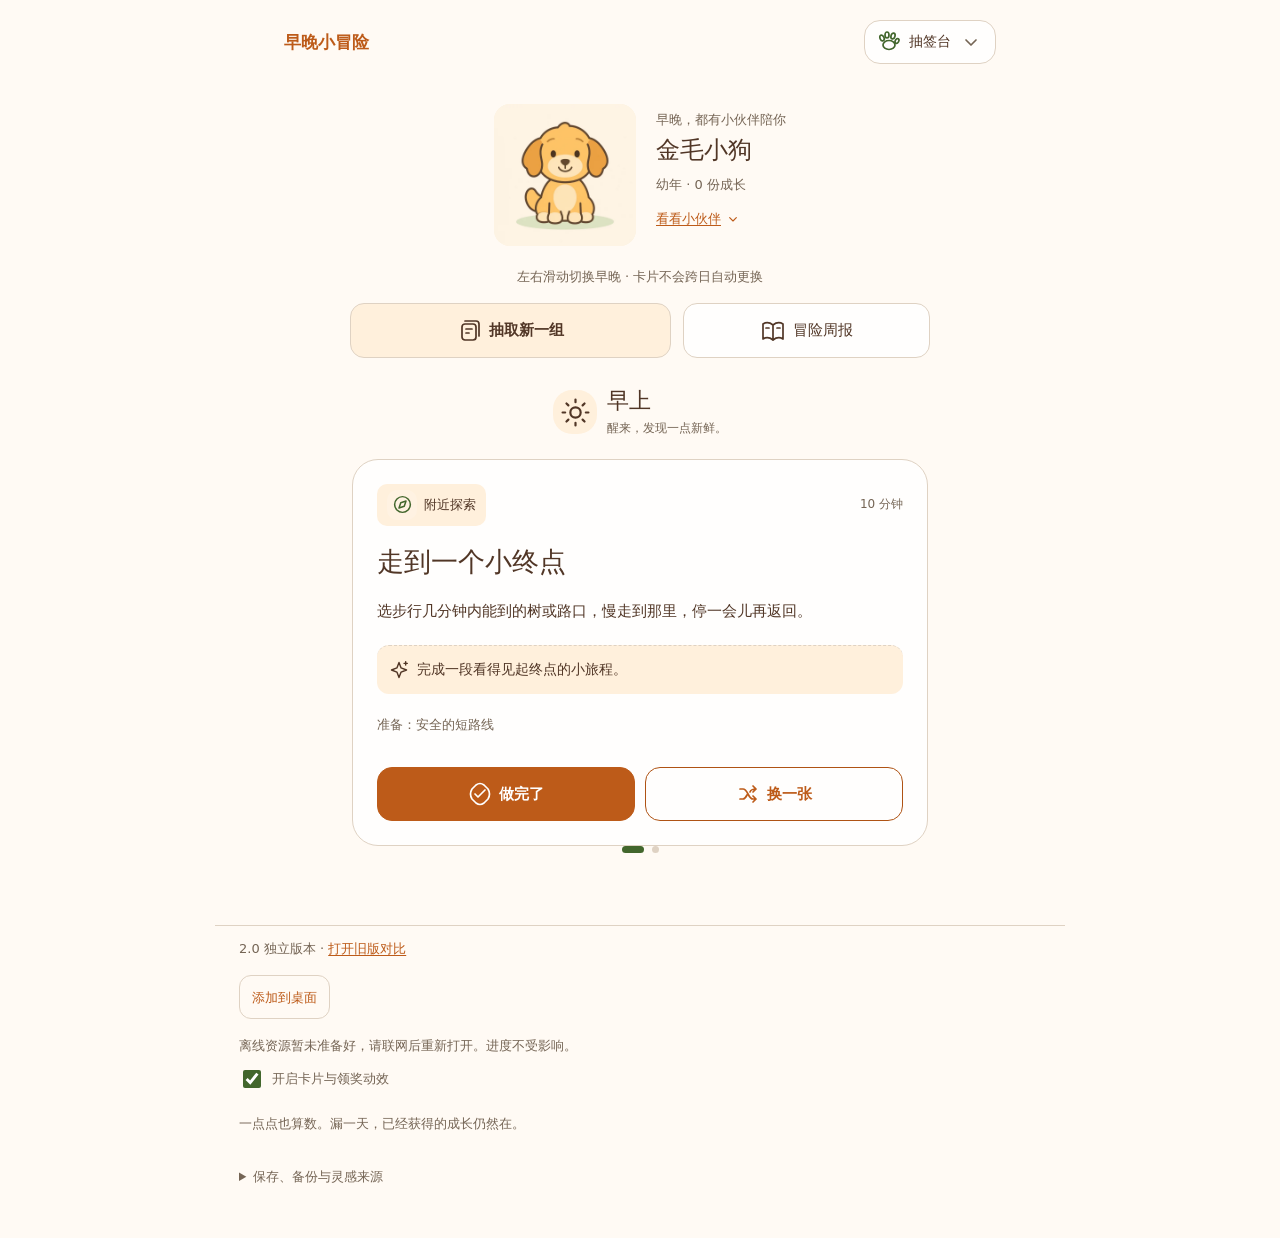
==== v2/index.html @ 4d63e1b7 "Add independent 2.0 app at v2 with weekly journal and isolated local data" ====
<!doctype html><html lang="zh-CN"><head><meta charset="utf-8"><meta name="viewport" content="width=device-width,initial-scale=1,viewport-fit=cover"><meta name="theme-color" content="#f8f6eb"><meta name="apple-mobile-web-app-capable" content="yes"><meta name="apple-mobile-web-app-status-bar-style" content="default"><meta name="apple-mobile-web-app-title" content="早晚小冒险"><link rel="manifest" href="manifest.webmanifest"><link rel="apple-touch-icon" href="icons/apple-touch-icon.png"><link rel="icon" href="icons/app-icon.svg" type="image/svg+xml"><title>2.0 · 早晚小冒险｜抽一份属于自己的小快乐</title><meta name="description" content="晚间五分钟，早晨十分钟。分类抽取72个轻松活动，完成后陪金毛、德文猫和小兔子一起成长。"><link rel="stylesheet" href="style.css?v=8"><link rel="stylesheet" href="ui.css?v=8"><link rel="stylesheet" href="edition.css"></head><body><a class="skip" href="#main">跳到活动</a><header class="topbar"><a href="#draw" class="brand" aria-label="早晚小冒险首页"><svg viewBox="0 0 40 40" width="36" height="36" aria-hidden="true"><path class="logo-shape" d="M6 25a14 14 0 0 1 28 0v6H6Z"/><path d="M13 16V8m14 8V8M2 21h4m28 0h4M15 25h.1m10-.1h.1m-7 4q2 2 4 0" class="logo-lines"/></svg><span>早晚小冒险</span></a><details class="app-menu"><summary aria-label="展开导航菜单" aria-expanded="false" aria-controls="pocket-nav"><span data-icon="paw"></span><span class="menu-title">抽签台</span><span data-icon="chevron"></span></summary><nav id="pocket-nav" aria-label="主导航"><a href="#draw" data-page="draw"><span data-icon="cards"></span>抽签台</a><a href="#library" data-page="library"><span data-icon="book"></span>活动图鉴</a><a href="#rewards" data-page="rewards"><span data-icon="home"></span>奖励小屋</a><a href="#week" data-page="week"><span data-icon="calendar"></span>冒险周报</a></nav></details><span class="saved" id="saved">本机保存</span></header><main id="main" class="container"><p id="message" class="global-message" role="status" aria-live="polite"></p><section id="storage-recovery" class="storage-recovery" hidden role="alert"><p>原记录暂时无法读取，已原样保留。先保存原始文件，再恢复有效备份；也可以备份后重新开始。</p><div><button type="button" data-action="backup-original">下载原始记录</button><button type="button" data-action="reset-damaged">备份后重新开始</button></div></section><section id="storage-warning" class="storage-recovery" hidden role="alert"><p>浏览器未能保存。本页进度还在，离开或刷新前请先下载备份。</p><button type="button" data-action="export">下载本页进度备份</button></section><section id="view"></section></main><footer class="container"><p class="edition-note">2.0 独立版本 · <a href="../">打开旧版对比</a></p><a class="install-link" href="install.html">添加到桌面</a><div class="pwa-info"><p id="pwa-status" role="status" aria-live="polite"></p><button type="button" id="pwa-update" hidden>更新并重新打开</button></div><label class="motion-control"><input type="checkbox" id="motion-toggle" checked> 开启卡片与领奖动效</label><p>一点点也算数。漏一天，已经获得的成长仍然在。</p><details><summary>保存、备份与灵感来源</summary><div class="footer-content"><p>记录和照片只保存在当前浏览器，不上传云端；早晚每天各奖励一次（北京时间）。清理浏览器数据前请下载备份。活动不是医疗建议；步行以身体恢复允许的范围为准。</p><div class="backup-actions"><button type="button" data-action="export">下载进度备份</button><label class="file-label">恢复备份<input id="import" type="file" accept=".json,application/json"></label><button type="button" data-action="export-log">导出活动记录</button></div><p>奖励灵感：<a href="https://apps.apple.com/us/app/finch-self-care-pet/id1528595748" target="_blank" rel="noreferrer">Finch 的宠物陪伴成长</a>、<a href="https://www.forestapp.cc/" target="_blank" rel="noreferrer">Forest 的种植积累</a>。本网站为独立创作，不代表这些产品；没有采用未经核实的热门排名。</p></div></details></footer><noscript><p class="container">请启用 JavaScript 以抽取活动与保存奖励。活动包括纸笔涂鸦、轻松步行、陪伴小狗等，不需要注册账号。</p></noscript><script src="activities.js"></script><script src="pets.js?v=8"></script><script src="platform.js"></script><script src="domain.js"></script><script src="journal.js"></script><script src="memories.js"></script><script src="app.js?v=9"></script><script src="pwa.js"></script></body></html>
---- v2/style.css ----
/* Hallmark · shape: app screen · genre: playful · theme: Hum (deal 1/3, seed prompt-99fc·26ddc439·2026-11-08·r0)
 * nav: three plain app destinations · signature: day/night activity tickets beside a growing cartoon dog · states: empty, drawn, started, completed, storage error
 * axes: light/rounded-sans/chromatic-yellow · posture: full-palette · v2.0.0 */
/* Baseline Hallmark review preserved. Approved Impeccable refinement: A+B+C, local receipts, reversible completion and mobile time-slot focus. */
/* Hallmark · pre-emit critique: P4 H4 E4 S5 R4 V4 · weakest: E, made completion idempotent and kept offline activities independent of the timer. */
/* Hallmark · dismissed F4 · base buttons use paper and selected reward buttons show state; the yellow draw control is the sole primary action. */
/* Hallmark · waive 80 · user requests cartoon pets and collectible puzzle rewards · the illustrated dog is a functioning growth reward in the product. */
@import url('./tokens.css');
@import url('./base.css');
:root{--font-display:ui-rounded,'PingFang SC','Microsoft YaHei',system-ui,sans-serif;--font-body:var(--font-display);--tracking-display:0;--container:1240px;--gutter:40px;--color-paper:#f8f6eb;--color-ink:#26322d;--color-ink-2:#3c4841;--color-muted:#61695f;--color-rule:#dddcd0;--color-accent:#f3ce4e;--color-accent-deep:#d4ae2c;--color-focus:#28689c;--color-mint:#d5e8cf;--color-mint-deep:#3e6748;--color-card:#fffdf6;--color-paper-2:#efede2;--morning:#fff1bd;--evening:#e4e9f4;--evening-ink:#3d4e75;--dog-fur:#e8ad6c;--dog-light:#ffe2b4;--dog-ear:#ba754c;--rose:#efb1a0;--sky:#dceaf2;--leaf:#7da77e;--flower:#e7a29b;--shadow-soft:0 8px 24px -16px #26322d30;--clear:transparent;--growth-shadow:0 3px 8px #26322d12;--space-panel:32px;--space-control:20px}
html,body{overflow-x:clip}body{font-size:16px;line-height:1.65}button,a,input,select,textarea{touch-action:manipulation}button,select,input,textarea{color:var(--color-ink)}button{display:inline-flex;align-items:center;justify-content:center;gap:var(--space-xs);border:1px solid var(--color-rule);border-radius:12px;background:var(--color-card);min-height:44px;padding:var(--space-xs) var(--space-md);cursor:pointer;transition:transform var(--dur-micro) var(--ease-snap),background-color var(--dur-micro) var(--ease-snap)}button:hover{background:var(--color-paper-2)}button:active{transform:translateY(1px)}button:disabled{background:var(--color-paper-2);border-color:var(--color-rule);color:var(--color-muted);cursor:not-allowed;transform:none}button.primary{background:var(--color-accent);border-color:var(--color-accent-deep);font-weight:600}button.primary:hover{background:var(--morning)}button.quiet{background:var(--clear);border-color:var(--clear)}button.quiet:hover{background:var(--color-paper-2)}button.small{font-size:14px;min-height:44px;padding:var(--space-xs) var(--space-sm)}button svg,.heading-icon,.heading-icon svg,.done-label svg{width:24px;height:24px;flex-shrink:0}button svg,.heading-icon,.logo-lines{fill:none;stroke:currentColor;stroke-width:1.8;stroke-linecap:round;stroke-linejoin:round}button:focus-visible,a:focus-visible,select:focus-visible,input:focus-visible,textarea:focus-visible,summary:focus-visible,.file-label:focus-within{outline:3px solid var(--color-focus);outline-offset:3px}.logo-shape{fill:var(--color-accent);stroke:var(--color-ink);stroke-width:1.8}.topbar{max-width:var(--container);padding:var(--space-lg) var(--gutter);margin:auto;display:flex;align-items:center;gap:var(--space-xl)}.brand{display:flex;gap:var(--space-xs);align-items:center;font-size:19px;font-weight:700;text-decoration:none;white-space:nowrap}.topbar nav{display:flex;gap:var(--space-xs);margin-left:auto}.topbar nav a{font-size:14px;padding:var(--space-xs) var(--space-md);min-height:44px;text-decoration:none;display:flex;align-items:center;border-radius:999px}.topbar nav a[aria-current=page]{background:var(--color-ink);color:var(--color-card)}.saved{color:var(--color-muted);font-size:12px;white-space:nowrap}.skip{position:absolute;top:-80px;left:var(--space-md);padding:var(--space-sm);background:var(--color-ink);color:var(--color-card);z-index:100}.skip:focus-visible{top:var(--space-md)}main{padding-top:var(--space-xl);padding-bottom:var(--space-lg)}h1{font-size:36px;line-height:1.35;max-width:none}h2{font-size:22px;line-height:1.45;max-width:none}h3{font-size:18px;line-height:1.5;max-width:none}.intro{margin-bottom:var(--space-panel)}.intro p{margin-top:var(--space-xs);color:var(--color-muted)}.intro-row{display:flex;justify-content:space-between;align-items:flex-end;gap:var(--space-lg)}.date{font-size:14px;color:var(--color-muted);margin-bottom:var(--space-xs);display:block}.workbench{display:grid;grid-template-columns:minmax(0,1fr) 304px;gap:var(--space-lg);align-items:start}.tickets{display:grid;grid-template-columns:repeat(2,minmax(0,1fr));gap:var(--space-lg)}.ticket{border:1px solid var(--color-rule);border-radius:24px;background:var(--color-card);min-width:0;position:relative;display:flex;flex-direction:column}.ticket-top{padding:var(--space-lg);border-radius:23px 23px 0 0;display:flex;justify-content:space-between;align-items:center;gap:var(--space-xs)}.ticket.evening .ticket-top{background:var(--evening);color:var(--evening-ink)}.ticket.morning .ticket-top{background:var(--morning)}.time-title{display:flex;align-items:center;gap:var(--space-xs)}.ticket-top span{font-size:14px;white-space:nowrap}.ticket-body{padding:var(--space-lg);display:flex;flex-direction:column;flex:1}.selector-label{font-size:13px;color:var(--color-muted);display:block;margin-bottom:var(--space-2xs)}select{height:44px;width:100%;min-width:0;background:var(--color-card);border:1px solid var(--color-muted);border-radius:10px;padding:var(--space-xs) var(--space-sm);font-size:15px;cursor:pointer}.drawn{padding-top:var(--space-lg);flex:1}.category{display:inline-block;font-size:12px;color:var(--color-muted);margin-top:var(--space-sm)}.drawn h3{font-size:24px;line-height:1.4;margin-bottom:var(--space-sm)}.steps{font-size:15px;line-height:1.8;min-height:108px}.feedback{font-size:14px;padding-top:var(--space-md);margin-top:var(--space-md);border-top:1px dashed var(--color-rule);color:var(--color-mint-deep)}.materials{font-size:12px;color:var(--color-muted);margin-top:var(--space-sm)}.ticket-actions{margin-top:var(--space-lg);display:flex;gap:var(--space-xs);flex-wrap:wrap}.ticket-actions button{flex:1;white-space:nowrap}.redraw{align-self:flex-end;margin-top:var(--space-xs)}.done-label{color:var(--color-mint-deep);font-size:14px;display:flex;align-items:center;gap:var(--space-xs);margin-top:var(--space-lg)}.complete{background:var(--color-mint);border-color:var(--leaf)}.started{margin-top:var(--space-md);font-size:13px;color:var(--evening-ink)}.companion{border-radius:24px;padding:var(--space-lg);background:var(--color-mint);min-width:0;text-align:center}.companion h2{font-size:20px}.companion>p{font-size:13px;margin-top:var(--space-xs);color:var(--color-mint-deep)}.reward-art{width:100%;max-width:320px;height:212px;margin:var(--space-xs) auto}.reward-art svg{width:100%;height:100%;overflow:visible}.reward-art.big{height:300px;max-width:440px}.reward-caption{font-size:15px;font-weight:600;margin-top:var(--space-xs)}.reward-next{font-size:13px;color:var(--color-mint-deep);min-height:44px}.meter{display:block;width:100%;height:8px;accent-color:var(--color-mint-deep);border:0;border-radius:999px;background:var(--color-card);margin:var(--space-sm) 0}.meter::-webkit-progress-bar{background:var(--color-card);border-radius:999px}.meter::-webkit-progress-value{background:var(--color-mint-deep);border-radius:999px}.meter::-moz-progress-bar{background:var(--color-mint-deep)}.reward-switch{margin-top:var(--space-md);padding-top:var(--space-md);border-top:1px solid var(--leaf);display:flex;justify-content:center;gap:var(--space-2xs)}.reward-switch button{font-size:13px;padding:var(--space-xs);background:var(--clear);border-color:var(--clear)}.reward-switch button[aria-pressed=true]{background:var(--color-card);border-color:var(--leaf)}.bench-footer{margin-top:var(--space-lg);display:flex;align-items:center;justify-content:space-between;gap:var(--space-md)}.bench-footer p{font-size:13px;color:var(--color-muted)}.empty-ticket{padding:var(--space-xl) 0;color:var(--color-muted);min-height:280px}.ai-prompt{margin-top:var(--space-sm)}.ai-prompt textarea{width:100%;min-height:120px;resize:vertical;border:1px solid var(--color-muted);border-radius:8px;background:var(--color-card);padding:var(--space-sm);font-size:14px}.ai-prompt summary{font-size:14px}.ai-note{font-size:12px;color:var(--color-muted);margin-top:var(--space-xs)}.library-controls{display:flex;gap:var(--space-md);flex-wrap:wrap;margin:var(--space-lg) 0}.library-controls label{min-width:160px;flex:1;max-width:260px}.library-list{border-top:1px solid var(--color-rule)}.activity-row{display:grid;grid-template-columns:140px minmax(0,1fr) 120px;gap:var(--space-lg);align-items:start;padding:var(--space-lg) 0;border-bottom:1px solid var(--color-rule)}.activity-row .meta{font-size:13px;color:var(--color-muted)}.activity-row p{font-size:14px;margin-top:var(--space-xs)}.activity-row details{margin-top:var(--space-xs)}.activity-row summary{font-size:14px;color:var(--color-muted)}.library-status{font-size:14px;color:var(--color-muted);margin-bottom:var(--space-md)}.rewards-layout{display:grid;grid-template-columns:minmax(0,1fr) minmax(0,1fr);gap:var(--space-xl);align-items:start}.rewards-layout>.companion{padding:var(--space-panel)}.reward-info h2{margin-top:var(--space-lg);margin-bottom:var(--space-md)}.reward-info h2:first-child{margin-top:0}.reward-info p{font-size:15px}.milestones{padding:0;list-style:none}.milestones li{display:flex;justify-content:space-between;gap:var(--space-md);padding:var(--space-sm) 0;border-bottom:1px solid var(--color-rule);font-size:14px}.history{margin-top:var(--space-xl)}.history-row{display:flex;justify-content:space-between;gap:var(--space-lg);padding:var(--space-sm) 0;border-bottom:1px solid var(--color-rule);font-size:14px}.history-row time{white-space:nowrap;color:var(--color-muted)}.pet-name{display:flex;gap:var(--space-xs);margin-top:var(--space-md)}.pet-name input{width:100%;min-width:0;height:44px;border:1px solid var(--color-muted);border-radius:10px;padding:var(--space-xs) var(--space-sm);background:var(--color-card)}.name-label{font-size:13px;margin-top:var(--space-md);display:block}.finish-note{padding:var(--space-md) 0;border-top:1px solid var(--color-rule);margin-top:var(--space-lg);font-size:14px}#message{font-size:14px;color:var(--color-mint-deep);min-height:24px;margin-top:var(--space-lg)}#message.error{color:var(--color-error)}footer{font-size:13px;color:var(--color-muted);padding-bottom:var(--space-xl);margin-top:var(--space-lg)}footer>p{margin-bottom:var(--space-md)}summary{cursor:pointer;min-height:44px;display:list-item;align-content:center}.footer-content{padding:var(--space-md) 0}.footer-content p{max-width:72ch;margin-bottom:var(--space-md)}.backup-actions{display:flex;flex-wrap:wrap;gap:var(--space-sm);margin-bottom:var(--space-lg)}.backup-actions button,.file-label{font-size:13px}.file-label{display:inline-flex;align-items:center;border:1px solid var(--color-rule);border-radius:12px;padding:var(--space-xs) var(--space-md);min-height:44px;cursor:pointer;background:var(--color-card);position:relative}.file-label input{position:absolute;opacity:0;width:1px;height:1px}a:hover{color:var(--color-focus)}.topbar nav a[aria-current=page]:hover{color:var(--color-card)}.celebrate .reward-art{animation:reward-pop 360ms var(--ease-snap)}@keyframes reward-pop{0%{transform:translateY(6px);opacity:.7}100%{transform:translateY(0);opacity:1}}
@media(max-width:1050px){:root{--gutter:24px}.workbench{grid-template-columns:minmax(0,1fr) 260px;gap:var(--space-md)}.tickets{gap:var(--space-md)}.ticket-top,.ticket-body{padding:var(--space-md)}.topbar{gap:var(--space-md)}.saved{display:none}.steps{min-height:135px}.ticket-actions{flex-direction:column}.ticket-actions button{flex:auto}.drawn h3{font-size:22px}}
@media(max-width:800px){.topbar{flex-wrap:wrap;padding-top:var(--space-md);padding-bottom:var(--space-md);gap:var(--space-xs)}.topbar nav{margin-left:0;width:100%;justify-content:space-between}.topbar nav a{padding:var(--space-xs) var(--space-md)}.brand{font-size:18px}main{padding-top:var(--space-lg)}h1{font-size:28px}.intro-row{align-items:start;flex-direction:column}.intro p{font-size:14px}.workbench{grid-template-columns:minmax(0,1fr)}.companion{margin-top:var(--space-xs)}.companion .reward-art{height:200px}.tickets{gap:var(--space-md)}.steps{min-height:108px}.rewards-layout{grid-template-columns:minmax(0,1fr)}.activity-row{grid-template-columns:100px minmax(0,1fr);gap:var(--space-md)}.activity-row>button{grid-column:2;justify-self:start}.bench-footer{align-items:start;flex-direction:column}.intro{margin-bottom:var(--space-lg)}}
@media(max-width:540px){:root{--gutter:16px}.tickets{grid-template-columns:minmax(0,1fr)}.ticket-top,.ticket-body{padding:var(--space-lg)}.steps{min-height:0}.ticket-actions{flex-direction:row}.ticket-actions button{flex:1}.drawn h3{font-size:24px}.reward-switch button{padding:var(--space-xs) var(--space-sm)}.activity-row{grid-template-columns:minmax(0,1fr)}.activity-row>button{grid-column:1}.activity-row .meta{display:flex;gap:var(--space-md)}.history-row{flex-direction:column;gap:var(--space-2xs)}.rewards-layout{gap:var(--space-lg)}}
@media(prefers-reduced-motion:reduce){*{animation:none!important;transition:none!important;scroll-behavior:auto!important}}

.pet-name button{flex-shrink:0;white-space:nowrap}.reward-switch button{white-space:nowrap}.footer-content a{display:inline-block}
/* Approved refinement: mobile focus, local rewards, reversible completion, short meaningful motion. */
:root{--reward-shadow:0 6px 18px -12px #26322d40;--receipt-gap:20px}
.mobile-controls,.other-preview{display:none}.ticket{perspective:1000px}.drawn{transform-origin:center center}.start-button{background:var(--color-accent);border-color:var(--color-accent-deep);font-weight:600}.start-button:hover{background:var(--morning)}.quick-complete{align-self:flex-start;margin-top:var(--space-xs);font-size:12px;text-decoration:underline;text-underline-offset:3px}.redraw{margin-top:0}.ticket-actions{margin-top:var(--space-md)}.done-label{font-size:13px}.completed-details{font-size:14px;margin-top:var(--space-md)}.completed-details p{margin-top:var(--space-xs)}.is-done .drawn{padding-top:0}.is-done .ticket-body{min-height:320px}.is-done .category{margin-top:var(--space-md)}.receipt{display:grid;grid-template-columns:96px minmax(0,1fr);gap:var(--space-sm);align-items:center;padding:var(--space-md) 0;border-top:1px dashed var(--leaf);border-bottom:1px dashed var(--leaf);margin-top:var(--space-md)}.receipt-art{width:96px;height:84px}.receipt-art svg{width:100%;height:100%;overflow:visible}.receipt-copy strong{display:block;font-size:16px;color:var(--color-mint-deep)}.receipt-copy p{font-size:13px;margin-top:var(--space-2xs);color:var(--color-ink-2)}.receipt-actions{grid-column:1/-1;display:flex;flex-wrap:wrap;gap:var(--space-xs)}.receipt-actions button{font-size:13px}.receipt:focus-visible{outline:2px solid var(--color-focus);outline-offset:4px}.device-note{font-size:12px;color:var(--color-muted);margin-top:var(--space-lg)}.field-help{font-size:13px;min-height:24px;margin-top:var(--space-xs);color:var(--color-muted)}.field-help.error{color:var(--color-error)}input[aria-invalid=true]{border-color:var(--color-error)}.motion-control{display:flex;align-items:center;gap:var(--space-xs);min-height:44px;width:fit-content;font-size:13px;margin-bottom:var(--space-sm);cursor:pointer}.motion-control input{accent-color:var(--color-mint-deep);width:18px;height:18px}.motion-control:has(input:focus-visible){outline:2px solid var(--color-focus);outline-offset:2px}.collection{margin-top:var(--space-md)}.collection figure{margin:var(--space-lg) 0}.collection figcaption{text-align:center;font-size:14px}.global-message:not(.error){position:absolute;width:1px;height:1px;margin:0!important;padding:0;clip-path:inset(50%);white-space:nowrap;overflow:clip;min-height:0!important}.global-message.error{margin-bottom:var(--space-lg)}.ticket button:not(:disabled):active{transform:translateY(2px)}.skip:hover{color:var(--color-card)}.topbar nav a:hover{background:var(--color-paper-2);color:var(--color-ink)}.topbar nav a[aria-current=page]:hover{background:var(--color-ink);color:var(--color-card)}
.celebrate .reward-art{animation:none}.new-puzzle-cover{opacity:0}.new-plant{transform-box:fill-box;transform-origin:center bottom}
html[data-motion=on] .fresh-reward[data-reward-mode=pet] .receipt-art>svg,html[data-motion=on] .celebrate[data-reward-mode=pet] .reward-art>svg{animation:dog-thanks 560ms var(--ease-snap) both}
html[data-motion=on] .fresh-reward .new-puzzle-cover,html[data-motion=on] .celebrate .new-puzzle-cover{animation:tile-uncover 540ms var(--ease-snap) both}
html[data-motion=on] .fresh-reward[data-reward-mode=garden] .new-plant,html[data-motion=on] .celebrate[data-reward-mode=garden] .new-plant{animation:plant-open 540ms var(--ease-snap) both}
html[data-motion=on] .fresh-reward .receipt-copy strong{animation:credit-arrive 300ms var(--ease-snap) both}
@keyframes dog-thanks{0%{transform:rotate(0deg)}30%{transform:rotate(-5deg) translateY(-3px)}65%{transform:rotate(3deg)}100%{transform:rotate(0deg)}}
@keyframes tile-uncover{0%{opacity:1;transform:translateY(0)}100%{opacity:0;transform:translateY(-12px)}}
@keyframes plant-open{0%{transform:scaleY(.25);opacity:.4}100%{transform:scaleY(1);opacity:1}}
@keyframes credit-arrive{0%{transform:translateY(5px);opacity:.4}100%{transform:translateY(0);opacity:1}}
html[data-motion=off] *,html[data-motion=off] *::before,html[data-motion=off] *::after{animation:none!important;transition:none!important}
@media(max-width:800px){.intro{margin-bottom:var(--space-lg)}.intro-row{gap:var(--space-md)}.mobile-controls{display:flex;flex-wrap:wrap;justify-content:space-between;align-items:center;gap:var(--space-xs);margin-bottom:var(--space-md)}.period-switch{display:flex;gap:var(--space-2xs)}.period-switch button{font-size:14px;padding:var(--space-xs) var(--space-sm);border-radius:999px;background:var(--clear);border-color:var(--color-rule)}.period-switch button[aria-pressed=true]{background:var(--color-ink);color:var(--color-card);border-color:var(--color-ink)}.growth-shortcut{font-size:12px!important;min-height:44px}.ticket[data-mobile-visible=false]{display:none}.tickets{grid-template-columns:minmax(0,1fr)}.workbench>.companion{display:none}.other-preview{display:flex;justify-content:space-between;align-items:center;flex-wrap:wrap;gap:var(--space-xs);width:100%;background:var(--clear);border:0;border-bottom:1px solid var(--color-rule);border-radius:0;padding:var(--space-md) 0;margin-top:var(--space-xs);text-align:left}.other-preview>span{font-size:12px;color:var(--color-muted)}.other-preview strong{font-size:14px;font-weight:500}.ticket-top,.ticket-body{padding:var(--space-lg)}.ticket .drawn{padding-top:var(--space-md)}.is-done .drawn{padding-top:0}.drawn h3{font-size:23px}.steps{min-height:0}.ticket .category{margin-top:var(--space-xs)}.feedback{padding-top:var(--space-sm);margin-top:var(--space-sm)}.ticket-actions{margin-top:var(--space-md)}.ticket-actions button{width:100%;flex:initial}.redraw{align-self:flex-end}.is-done .ticket-body{min-height:0}.bench-footer{gap:var(--space-xs);margin-top:var(--space-md)}.device-note{margin-top:var(--space-md)}footer{margin-top:var(--space-md)}.receipt{grid-template-columns:80px minmax(0,1fr)}.receipt-art{width:80px;height:76px}.receipt-copy strong{font-size:15px}}
@media(max-width:360px){.mobile-controls{display:block}.growth-shortcut{margin-top:var(--space-2xs)}.period-switch{justify-content:space-between}.period-switch button{flex:1}.ticket-top,.ticket-body{padding:var(--space-md)}.ticket-top h2{font-size:20px}}
@media(prefers-reduced-motion:reduce){html[data-motion=on] *,html[data-motion=on] *::before,html[data-motion=on] *::after{animation:none!important;transition:none!important}.new-puzzle-cover{opacity:0}}
/* Step-by-step deck: the user's hand carries a candidate out; liking carries its choice into the next time slot. */
:root{--card-shadow:0 12px 32px -18px #26322d40;--like-surface:#dcebd6;--pass-surface:#f4ddd6;--deck-one:#eae6d7;--deck-two:#f0ecdf;--deck-gap:20px}
.pick-intro{max-width:720px;margin:0 auto;padding:var(--space-panel) 0 var(--space-xl);text-align:center}.pick-intro .intro-art{width:210px;height:156px;margin:0 auto var(--space-lg)}.intro-art svg{width:100%;height:100%}.pick-intro h1{font-size:38px;text-align:center}.pick-intro>p{font-size:16px;margin:var(--space-md) auto;line-height:1.8;color:var(--color-muted)}.pick-entry{display:flex;flex-direction:column;gap:var(--space-md);max-width:360px;margin:var(--space-panel) auto var(--space-sm)}.pick-entry button{width:100%;min-height:60px;font-size:18px;border-radius:18px}.pick-entry .entry-main{justify-content:space-between;padding:var(--space-md) var(--space-lg)}.pick-entry .entry-random{border-color:var(--color-muted);background:var(--color-card)}.pick-intro .pick-footnote{font-size:13px;margin-top:var(--space-lg)}.pick-screen{max-width:580px;margin:0 auto;padding-bottom:var(--space-lg)}.pick-progress{display:flex;align-items:center;justify-content:space-between;gap:var(--space-sm);padding:0;margin:0 auto var(--space-lg);max-width:580px;list-style:none}.pick-progress li{display:flex;align-items:center;gap:var(--space-xs);color:var(--color-muted);font-size:13px;white-space:nowrap}.pick-progress li>span{display:flex;align-items:center;justify-content:center;width:28px;height:28px;border:1px solid var(--color-rule);border-radius:50%;font-size:12px}.pick-progress li.current{color:var(--color-ink);font-weight:600}.pick-progress li.current>span{background:var(--color-accent);border-color:var(--color-accent-deep)}.pick-progress li.passed>span{background:var(--color-mint);border-color:var(--leaf)}.pick-progress svg{width:16px;height:16px;fill:none;stroke:var(--color-mint-deep);stroke-width:2;stroke-linecap:round;stroke-linejoin:round}.pick-heading{max-width:520px;margin:auto}.pick-heading h1{font-size:30px;line-height:1.4}.pick-heading p{font-size:14px;color:var(--color-muted);margin-top:var(--space-xs)}.pick-tools{display:flex;justify-content:space-between;align-items:center;gap:var(--space-sm);margin:var(--space-md) auto;max-width:440px}.pick-tools label{width:190px;min-width:0}.pick-tools .small{padding-left:0;font-size:13px}.deck-stage{position:relative;max-width:440px;margin:var(--space-lg) auto var(--space-lg);isolation:isolate;perspective:1100px}.deck-back{position:absolute;inset:0;border:1px solid var(--color-rule);border-radius:26px;pointer-events:none;z-index:-1}.back-one{background:var(--deck-one);transform:rotate(-4deg) translateY(3px)}.back-two{background:var(--deck-two);transform:rotate(3deg) translateY(4px)}.swipe-card{position:relative;min-height:340px;background:var(--color-card);border:1px solid var(--color-rule);border-radius:24px;padding:var(--space-panel);box-shadow:var(--card-shadow);touch-action:pan-y;user-select:none;cursor:grab;transform-origin:50% 85%;outline-offset:5px}.swipe-card.dragging{cursor:grabbing;will-change:transform}.swipe-top{display:flex;justify-content:space-between;align-items:center;margin-bottom:var(--space-lg);color:var(--color-muted);font-size:14px}.swipe-top>.heading-icon{width:28px;height:28px}.swipe-card.evening .swipe-top{color:var(--evening-ink)}.swipe-card.morning .swipe-top{color:var(--color-ink)}.swipe-card h2{font-size:30px;line-height:1.35;max-width:none}.swipe-card .pick-category{font-size:13px;color:var(--color-muted);margin-top:var(--space-xs)}.swipe-payoff{margin-top:var(--space-lg);padding-top:var(--space-md);border-top:1px dashed var(--color-rule)}.swipe-payoff>span{font-size:12px;color:var(--color-muted)}.swipe-payoff>p{font-size:17px;line-height:1.65;color:var(--color-mint-deep);margin-top:var(--space-2xs)}.swipe-materials{font-size:13px;color:var(--color-muted);margin-top:var(--space-md)}.swipe-how{margin-top:var(--space-xs);font-size:14px;user-select:text}.swipe-how summary{font-size:13px;color:var(--color-muted);min-height:36px}.swipe-how p{line-height:1.8;padding-top:var(--space-xs)}.swipe-actions{display:grid;grid-template-columns:repeat(2,minmax(0,1fr));gap:var(--space-md);max-width:440px;margin:0 auto}.swipe-actions button{min-height:56px;border-radius:18px;font-size:16px}.pass-button{background:var(--color-card);border-color:var(--color-muted)}.like-button{background:var(--like-surface);border-color:var(--leaf);font-weight:600}.like-button:hover{background:var(--color-mint)}.pick-bottom{display:flex;justify-content:space-between;align-items:center;gap:var(--space-xs);max-width:440px;margin:var(--space-sm) auto 0}.pick-bottom>span{font-size:12px;color:var(--color-muted)}.pick-bottom button{padding-left:0;font-size:13px}.swipe-stamp{position:absolute;top:var(--space-lg);font-size:18px;font-weight:600;border:2px solid currentColor;border-radius:8px;padding:var(--space-2xs) var(--space-sm);opacity:0;pointer-events:none;z-index:2;background:var(--color-card)}.stamp-no{right:var(--space-lg);color:var(--color-error);transform:rotate(10deg)}.stamp-yes{left:var(--space-lg);color:var(--color-mint-deep);transform:rotate(-10deg)}.is-liked .stamp-yes,.is-passed .stamp-no{opacity:1}.previous-choice{font-size:13px;color:var(--color-muted);text-align:center;margin-top:var(--space-sm)}.result-progress{margin-bottom:var(--space-lg)}
@media(max-width:600px){main{padding-top:var(--space-md)}.pick-intro{padding-top:var(--space-lg)}.pick-intro .intro-art{width:180px;height:132px;margin-bottom:var(--space-md)}.pick-intro h1{font-size:28px}.pick-intro>p{font-size:14px}.pick-entry{margin-top:var(--space-lg)}.pick-entry button{font-size:17px;min-height:60px}.pick-progress{margin-bottom:var(--space-md);gap:var(--space-xs)}.pick-progress li{font-size:12px;gap:var(--space-2xs)}.pick-progress li>span{width:24px;height:24px}.pick-heading h1{font-size:25px}.pick-heading p{display:none}.pick-tools{margin:var(--space-sm) 0}.pick-tools label{width:160px}.pick-tools .small{font-size:12px;max-width:180px}.pick-tools select{font-size:14px}.deck-stage{margin:var(--space-md) var(--space-xs) var(--space-lg)}.swipe-card{padding:var(--space-lg);min-height:310px}.swipe-top{margin-bottom:var(--space-md)}.swipe-card h2{font-size:27px}.swipe-payoff{margin-top:var(--space-md);padding-top:var(--space-sm)}.swipe-payoff>p{font-size:16px}.swipe-materials{margin-top:var(--space-sm);font-size:12px}.swipe-actions{gap:var(--space-sm)}.swipe-actions button{min-height:54px;font-size:15px}.pick-bottom>span{font-size:11px}.pick-bottom button{font-size:12px}.swipe-stamp{top:var(--space-md);font-size:16px}.previous-choice{font-size:12px}.result-progress{margin-bottom:var(--space-md)}}
@media(max-width:360px){.pick-progress li{font-size:11px}.pick-heading h1{font-size:23px}.swipe-card{padding:var(--space-control);min-height:300px}.swipe-card h2{font-size:24px}.pick-bottom{flex-wrap:wrap;justify-content:center}.pick-bottom>span{display:none}.pick-intro h1{font-size:25px}}

/* A-stage resilience: keep controls clear of device cutouts and explain recovery. */
body{padding-left:env(safe-area-inset-left,0px);padding-right:env(safe-area-inset-right,0px);padding-bottom:env(safe-area-inset-bottom,0px)}
.storage-recovery{border:1px solid var(--color-rule);border-radius:16px;background:var(--color-paper-2);padding:var(--space-lg);margin-bottom:var(--space-lg)}
.storage-recovery[hidden]{display:none}.storage-recovery>div{display:flex;flex-wrap:wrap;gap:var(--space-sm);margin-top:var(--space-sm)}
.swipe-card.dragging{user-select:none;-webkit-user-select:none}summary{min-height:44px;align-content:center;cursor:pointer}h1,h2,h3{scroll-margin-top:24px;text-wrap:balance}
.saved{white-space:normal;max-width:12em}.storage-recovery button{white-space:normal}
button{min-width:0;overflow-wrap:anywhere}.ticket-actions button,.reward-switch button{white-space:normal}
.topbar nav,.reward-switch,.pick-progress{flex-wrap:wrap}.pick-progress li{white-space:normal;min-width:0}.pick-progress li>span{flex-shrink:0}
select{height:auto;min-height:44px}

/* B01–B03: home-screen UI preview; network access still required. */
.topbar{padding-top:max(var(--space-md),env(safe-area-inset-top,0px))}
.install-link{display:inline-flex;align-items:center;justify-content:center;min-height:44px;padding:8px 12px;border:1px solid var(--color-rule);border-radius:12px;font-size:13px;text-decoration:none;white-space:nowrap}
@media(max-width:800px){.topbar .brand{order:0}.topbar .install-link{order:1;margin-left:auto}.topbar nav{order:2}}
@media(display-mode:standalone){.install-link{display:none}}
.home-app .install-link{display:none}
.install-preview:hover{color:var(--color-ink);background:var(--morning)}
.install-page{max-width:520px;margin:0 auto;padding:24px 24px max(36px,env(safe-area-inset-bottom,0px));padding-top:max(24px,env(safe-area-inset-top,0px))}
.install-back{display:inline-flex;align-items:center;min-height:44px;font-size:14px;color:var(--color-muted)}
.install-icon{display:block;margin:24px 0;border-radius:25px;box-shadow:var(--shadow-card)}
.install-page h1{font-size:30px;line-height:1.4}.install-lead{margin-top:12px;color:var(--color-muted);font-size:17px}
.install-instructions{margin-top:32px}.install-instructions h2{font-size:19px}.install-instructions ol{padding-left:24px;margin-top:16px}.install-instructions li{padding-left:4px;margin:0 0 22px}.install-instructions p{font-size:14px;margin-top:4px;color:var(--color-muted)}
.android-instructions{margin-top:8px;padding:12px 0;border-top:1px solid var(--color-rule)}.android-instructions p{font-size:14px;margin:8px 0;color:var(--color-muted)}
#native-install[hidden]{display:none}.install-preview{display:flex;justify-content:center;align-items:center;min-height:52px;background:var(--color-accent);border:1px solid var(--color-accent-deep);border-radius:14px;text-decoration:none;margin-top:24px;font-weight:600}.install-note{font-size:12px;color:var(--color-muted);margin-top:20px}
---- v2/ui.css ----
/* Pocket navigation and two daily pages. Uses the existing paper, sun and mint palette. */
.cute-icon{width:24px;height:24px;flex-shrink:0;fill:none;stroke:currentColor;stroke-width:1.7;stroke-linecap:round;stroke-linejoin:round}
.topbar{max-width:850px;justify-content:space-between;gap:8px;flex-wrap:nowrap;padding-top:max(16px,env(safe-area-inset-top,0px));padding-bottom:12px}
.topbar .brand{font-size:17px;order:0}.topbar .saved{display:none}.app-menu{position:relative;order:1;margin:0 0 0 auto}
.app-menu summary{display:flex;align-items:center;gap:8px;min-height:46px;padding:8px 12px;border:1px solid var(--color-rule);border-radius:16px;background:var(--color-card);font-size:14px;list-style:none;cursor:pointer}
.app-menu summary::-webkit-details-marker{display:none}.app-menu summary::marker{content:''}.app-menu summary>[data-icon]{display:flex;color:var(--color-mint-deep)}.app-menu summary>[data-icon=chevron]{color:var(--color-muted)}
.topbar .app-menu nav{position:absolute;right:0;top:calc(100% + 8px);width:224px;margin:0;padding:8px;display:grid;gap:4px;z-index:400;background:var(--color-card);border:1px solid var(--color-rule);border-radius:20px;box-shadow:var(--shadow-card)}
.topbar .app-menu nav a{display:flex;justify-content:flex-start;gap:12px;min-height:52px;border-radius:12px;padding:10px 14px;font-size:15px}.app-menu nav [data-icon]{display:flex}
main.container{padding-top:12px}.global-message{font-size:13px;max-width:560px;margin:0 auto 12px}.global-message:empty{display:none}
.daily-picker{max-width:560px;margin:auto}.daily-picker>h1{font-size:27px;line-height:1.4;margin:8px 8px 4px}.pager-hint{font-size:12px;color:var(--color-muted);margin:0 8px 10px}
.day-pager{display:flex;width:100%;overflow-x:auto;scroll-snap-type:x mandatory;scrollbar-width:none;overscroll-behavior-x:contain;align-items:flex-start;outline-offset:-3px}.day-pager::-webkit-scrollbar{display:none}
.day-panel{flex:0 0 100%;min-width:0;box-sizing:border-box;scroll-snap-align:start;scroll-snap-stop:always;padding:8px 8px 22px}
.day-heading{display:flex;align-items:center;gap:12px;margin:0 0 18px;min-height:62px;user-select:none;cursor:grab}.period-art{display:grid;place-items:center;width:54px;height:54px;border-radius:19px;background:var(--morning);color:var(--color-ink)}.period-art svg{width:31px;height:31px}.evening .period-art{background:var(--evening);color:var(--evening-ink)}.day-heading h2{font-size:24px;line-height:1.4}.day-heading p{font-size:13px;color:var(--color-muted);margin-top:2px}
.day-panel .ticket{display:flex;width:100%;min-height:430px;touch-action:pan-y;box-shadow:var(--shadow-card);background:var(--color-card);border:1px solid var(--color-edge);border-radius:26px;will-change:auto;transform-origin:50% 75%}
.day-panel .ticket.evening{background:color-mix(in srgb,var(--color-card) 85%,var(--evening))}.ticket.dragging{user-select:none;-webkit-user-select:none;will-change:transform}
.day-panel .ticket-body{padding:24px}.card-meta{display:flex;align-items:center;justify-content:space-between;gap:8px}.category-badge{display:inline-flex;align-items:center;gap:7px;font-size:13px;color:var(--color-ink);min-width:0}.category-symbol{display:inline-flex;align-items:center;justify-content:center;width:30px;height:30px;flex-shrink:0;border-radius:10px;background:var(--color-paper-2);color:var(--color-mint-deep)}.category-symbol svg{width:21px;height:21px}
[data-category="纸笔放空"] .category-symbol,[data-category="纸笔创作"] .category-symbol{background:var(--morning);color:var(--color-ink)}[data-category="小狗陪伴"] .category-symbol,[data-category="小狗互动"] .category-symbol{background:var(--color-mint);color:var(--color-ink)}[data-category="AI 小创作"] .category-symbol,[data-category="安静发现"] .category-symbol{background:var(--evening);color:var(--evening-ink)}
.minute-pill{font-size:12px;white-space:nowrap;color:var(--color-muted);font-variant-numeric:tabular-nums}.day-panel .drawn{padding-top:22px}.day-panel .drawn h3{font-size:27px;line-height:1.45;margin-bottom:16px;min-height:72px}.day-panel .steps{min-height:94px;font-size:15px;line-height:1.9}.feedback{display:flex;align-items:flex-start;gap:8px}.feedback svg{width:20px;height:20px;margin-top:2px}.day-panel .materials{margin-top:12px}
.day-panel .ticket-actions{display:grid;grid-template-columns:repeat(2,minmax(0,1fr));gap:10px;margin-top:24px}.day-panel .ticket-actions button{min-width:0;width:100%;min-height:54px;padding:10px 8px;border-radius:15px;font-size:15px;gap:7px;font-weight:600;white-space:normal}.day-panel .complete{background:var(--color-mint);border-color:var(--leaf)}.swap-card{background:var(--morning);border-color:var(--color-accent-deep)}
.card-swipe-hint{font-size:11px;color:var(--color-muted);margin-top:12px;text-align:center}.completion-seal{display:flex;flex-direction:column;align-items:center;gap:8px;padding:22px 0 6px;color:var(--color-mint-deep)}.completion-seal>svg{width:52px;height:52px;stroke-width:1.3}.completion-seal strong{font-size:17px}.completion-seal span{font-size:13px}.day-panel .done-actions{display:flex;justify-content:center;margin-top:16px}.done-actions button{max-width:190px;font-weight:400!important}.is-done .steps{min-height:0}.is-done .drawn h3{min-height:0}.pager-dots{display:flex;justify-content:center;gap:8px;margin:0 0 16px}.pager-dots i{width:7px;height:7px;border-radius:50%;background:var(--color-rule);transition:width .25s}.pager-dots .active{width:22px;border-radius:8px;background:var(--color-mint-deep)}
.activity-library{max-width:850px;margin:auto}.activity-library .intro{margin:8px 0 20px}.activity-library h1,.history h1{font-size:28px}.library-periods{display:grid;grid-template-columns:repeat(3,minmax(0,1fr));gap:8px;margin-bottom:16px}.library-periods button{display:flex;gap:7px;min-height:54px;padding:8px;font-size:14px;border-radius:15px}.library-periods button[aria-pressed=true]{background:var(--morning);border-color:var(--color-accent-deep)}.library-periods .cute-icon{width:23px;height:23px}.category-filters{display:flex;flex-wrap:wrap;gap:7px}.category-filters button{font-size:12px;min-height:42px;gap:6px;padding:7px 10px;border-radius:13px}.category-filters button .cute-icon{width:19px;height:19px;color:var(--color-mint-deep)}.category-filters button[aria-pressed=true]{background:var(--color-mint);border-color:var(--leaf)}
.activity-library .library-status{margin:20px 0 8px;font-size:13px}.activity-library .activity-row{gap:16px}.activity-library .meta{display:flex;flex-direction:column;gap:8px}.row-period{display:flex;align-items:center;gap:6px;font-size:12px;color:var(--color-muted)}.row-period svg{width:18px;height:18px}.activity-row .category-badge{font-size:12px}.activity-row .category-symbol{width:26px;height:26px}.activity-row .category-symbol svg{width:19px;height:19px}
.history{max-width:680px;margin:8px auto}.history h1{margin-bottom:22px}.history .history-row{display:grid;grid-template-columns:44px minmax(0,1fr) auto;gap:12px;align-items:start;padding:20px 0;border-bottom:1px solid var(--color-rule)}.history-symbol{width:42px;height:42px;display:grid;place-items:center;border-radius:15px;background:var(--morning);color:var(--color-ink)}.history-copy{min-width:0}.history-copy h2{font-size:17px;line-height:1.5;margin:0 0 8px}.history-copy .category-badge{font-size:12px}.history-copy .category-symbol{width:25px;height:25px}.history-copy time{display:block;font-size:12px;color:var(--color-muted);margin-top:8px;font-variant-numeric:tabular-nums}.history-credit{display:inline-flex;align-items:center;gap:3px;color:var(--color-mint-deep);font-size:13px;padding-top:6px}.history-credit svg{width:17px;height:17px}.empty-history{padding:54px 0;text-align:center;color:var(--color-muted)}.empty-history>svg{width:62px;height:62px;color:var(--color-mint-deep);margin-bottom:20px}
footer.container{max-width:850px;padding-top:12px}.install-link{margin-bottom:16px}.reward-burst{position:fixed;inset:0;z-index:900;display:grid;place-items:center;pointer-events:none}.reward-pop{display:flex;flex-direction:column;align-items:center;gap:8px;padding:28px 40px;border-radius:30px;background:var(--color-mint);color:var(--color-ink);box-shadow:var(--shadow-card);animation:reward-arrive 1.4s both}.reward-pop>svg{width:48px;height:48px}.reward-pop strong{font-size:30px}.reward-pop span{font-size:16px}.reward-burst>i{position:absolute;top:50%;left:50%;width:26px;height:26px;color:var(--color-accent-deep);animation:reward-flight 1.1s var(--delay) both}.reward-burst>i:nth-child(2n){color:var(--color-mint-deep)}.just-completed{animation:card-proud .7s both}
@keyframes reward-arrive{0%{transform:scale(.55) rotate(-8deg);opacity:0}25%{transform:scale(1.08) rotate(3deg);opacity:1}50%,78%{transform:scale(1) rotate(0);opacity:1}100%{transform:translateY(-26px) scale(.9);opacity:0}}
@keyframes reward-flight{0%{transform:rotate(var(--angle)) translateX(0) scale(.2);opacity:0}25%{opacity:1}100%{transform:rotate(var(--angle)) translateX(var(--flight)) rotate(90deg) scale(.5);opacity:0}}
@keyframes card-proud{0%{transform:scale(.96) rotate(-2deg)}45%{transform:scale(1.025) rotate(1deg)}100%{transform:scale(1) rotate(0)}}
[data-motion=off] .just-completed,[data-motion=off] .reward-burst *{animation:none!important}[data-motion=off] .pager-dots i{transition:none}
@media(prefers-reduced-motion:reduce){.just-completed,.reward-burst *{animation:none!important}.pager-dots i{transition:none}}
@media(max-width:360px){.topbar .brand{font-size:15px;gap:5px}.topbar .brand>svg{width:30px;height:30px}.app-menu summary{padding:7px 9px;gap:5px;font-size:13px}.daily-picker>h1{font-size:24px}.day-panel .ticket-body{padding:19px}.day-panel .drawn h3{font-size:24px}.library-periods button{flex-direction:column;gap:3px;font-size:12px}.history .history-row{grid-template-columns:34px minmax(0,1fr) auto;gap:8px}.history-symbol{width:34px;height:34px}.history-copy h2{font-size:16px}}

@media(max-width:600px){.library-periods button{flex-direction:column;gap:4px;min-height:65px}.library-periods button span{white-space:nowrap}}

/* All horizontal swipes page between morning and evening; redraw is a button. */
.day-panel .ticket{touch-action:auto}.day-heading,.day-panel .ticket{cursor:grab}
.topbar .app-menu nav{width:max-content;min-width:0;grid-template-columns:max-content}
.topbar .app-menu nav a{white-space:nowrap;padding:10px 12px}
.category-drawer{margin:0 0 16px;padding:0;border:1px solid var(--color-rule);border-radius:16px;background:var(--color-card)}
.category-drawer>summary{display:flex;align-items:center;justify-content:space-between;gap:10px;padding:10px 14px;font-size:14px;list-style:none}
.category-drawer>summary::-webkit-details-marker{display:none}.category-drawer>summary::marker{content:''}.category-drawer>summary>span{display:flex;align-items:center;gap:8px}.category-drawer>summary .cute-icon{width:20px;height:20px;color:var(--color-mint-deep)}
.category-drawer[open]>summary>.cute-icon{transform:rotate(180deg)}.category-drawer .category-filters{padding:0 12px 12px}
.pet-home{max-width:520px;margin:8px auto 36px;text-align:center}.pet-home-heading h1{font-size:27px;line-height:1.4}.pet-home-heading p{font-size:13px;color:var(--color-muted);margin-top:8px}
.pet-choices{display:grid;grid-template-columns:repeat(3,minmax(0,1fr));gap:10px;margin:20px 0 0}.pet-choices button{display:flex;flex-direction:column;gap:0;min-height:94px;padding:6px 8px 10px;border-radius:19px;font-size:14px;background:var(--color-card)}
.pet-choices button[aria-pressed=true]{background:var(--morning);border-color:var(--color-accent-deep)}.pet-choice-art{width:66px;height:56px;display:block}.pet-choices button .pet-portrait{width:100%;height:100%;display:block}
.pet-scene{width:100%;max-width:340px;margin:8px auto 0}.pet-scene .pet-portrait{width:100%;height:auto;display:block}.pet-caption h2{font-size:20px;line-height:1.5}.pet-caption p{font-size:13px;color:var(--color-muted);margin-top:4px}
.pet-meter{display:block;appearance:none;-webkit-appearance:none;width:78%;height:8px;border:0;border-radius:10px;overflow:hidden;margin:16px auto 10px;background:var(--color-rule)}.pet-meter::-webkit-progress-bar{background:var(--color-rule);border-radius:10px}.pet-meter::-webkit-progress-value{background:var(--color-mint-deep);border-radius:10px}.pet-meter::-moz-progress-bar{background:var(--color-mint-deep);border-radius:10px}
.pet-next{font-size:13px;color:var(--color-muted);line-height:1.7;max-width:34ch;margin:0 auto}.history .history-title{font-size:22px;margin:0 0 12px}
.celebration-pet{width:140px;height:118px}.celebration-pet .pet-portrait{width:100%;height:100%}.reward-pop{padding:16px 34px 26px;gap:4px}
@media(max-width:360px){.pet-home-heading h1{font-size:24px}.pet-choices{gap:7px}.pet-choices button{min-height:88px;font-size:13px}.pet-scene{max-width:290px}}

/* Approved nine-image growth set; same stages and rewards for every species. */
.pet-portrait{object-fit:contain;border-radius:16px;background:#faf6eb}
.pet-scene{max-width:300px;margin-top:14px}
.pet-choice-art{width:64px;height:64px}
.pet-rules{font-size:12px;line-height:1.8;color:var(--color-muted);margin:16px auto 0;max-width:36ch}
.celebration-pet{width:156px;height:156px}
.reward-pop{max-width:calc(100vw - 32px);text-align:center}
.reward-pop span{max-width:26ch;line-height:1.5}
.batch-draw{display:flex;align-items:center;justify-content:center;gap:8px;margin:18px auto 24px;background:var(--morning)}
.photo-actions{display:flex;flex-wrap:wrap;gap:10px;align-items:center;margin:14px 0}.photo-actions small{flex-basis:100%;line-height:1.7;color:var(--color-muted)}
.memory-inline{padding:0 20px}.memory-record{border-bottom:1px solid var(--color-rule);padding:18px 0}.memory-record>summary{display:flex;align-items:center;justify-content:space-between;gap:16px;cursor:pointer;list-style:none;min-height:48px}.memory-record>summary>span:last-child{white-space:nowrap;color:var(--color-mint-deep);font-size:13px}.memory-record time{display:block;font-size:12px;color:var(--color-muted);margin-top:8px}.memory-record>summary:after{content:'⌄'}.memory-record[open]>summary:after{content:'⌃'}.memory-body{padding:18px 0}.memory-photo img,#report-preview img{display:block;width:100%;height:auto;border-radius:18px;margin:12px 0}.reports{margin:28px auto 36px;max-width:520px}.reports h2{font-size:22px}.reports p{font-size:13px;line-height:1.8;margin:12px 0}.reports input{font:inherit;padding:10px;border:1px solid var(--color-rule);border-radius:10px;max-width:100%;background:var(--color-card)}
/* Shared task shell: both periods stretch to the taller card, regardless of copy. */
.day-pager{align-items:stretch}.day-panel{display:flex;flex-direction:column}.day-panel .ticket{flex:1;max-width:none;box-sizing:border-box}.day-panel .ticket-body{display:flex;flex-direction:column;width:100%;box-sizing:border-box}.day-panel .ticket-actions{margin-top:auto;padding-top:24px}
.draw-toolbar{display:grid;grid-template-columns:minmax(0,1.4fr) minmax(0,1fr);gap:12px;margin:22px 8px 24px}.draw-toolbar button{display:flex;align-items:center;justify-content:center;gap:8px;min-height:64px;padding:14px 10px;font-size:17px;border-radius:20px}.draw-toolbar .batch-draw{margin:0;font-weight:600;width:100%;background:var(--morning)}.draw-toolbar .print-daily{background:var(--color-card)}
/* Field notes: colored photo action and a quiet illustrated journal rhythm. */
.memory-inline{padding:18px 0 0}.memory-inline .photo-actions{justify-content:center;margin:0 0 16px}.photo-open{display:inline-flex;gap:10px;align-items:center;justify-content:center;background:var(--color-mint);color:var(--color-ink);border-color:var(--color-mint-deep);min-height:52px;padding:12px 22px;border-radius:17px;font-weight:600}.photo-open svg{width:22px;height:22px}.memory-inline .photo-open{width:100%}.memory-inline small{text-align:center}.memory-inline .memory-photo:empty{display:none}.day-panel .done-actions{padding-top:10px;margin-top:0}
.journal-heading{display:flex;gap:12px;align-items:flex-start;margin:0 0 22px}.journal-heading>svg{width:36px;height:36px;padding:6px;background:var(--color-mint);border-radius:12px;flex-shrink:0}.journal-heading h2,.history .history-title{margin:0;font-size:22px;line-height:1.5}.journal-heading p{font-size:13px;color:var(--color-muted);line-height:1.8;margin:5px 0 0}.report-date{display:flex;justify-content:space-between;align-items:center;gap:12px;border-bottom:1px dashed var(--color-rule);padding:0 0 20px}.report-date label{display:flex;align-items:center;gap:8px;font-size:14px}.report-date input{width:165px;min-height:48px;background:var(--color-card);font-size:15px}.report-actions{display:grid;grid-template-columns:1fr 1fr;gap:12px;margin:20px 0 10px}.report-actions button{display:flex;align-items:center;justify-content:center;gap:10px;min-height:80px;border-radius:20px;text-align:left;padding:14px 12px}.report-actions button:first-child{background:var(--morning)}.report-actions button:last-child{background:var(--color-mint)}.report-actions button>svg{width:26px;height:26px;flex-shrink:0}.report-actions button span{font-size:14px;font-weight:600}.report-actions button small{display:block;margin-top:6px;font-size:11px;font-weight:400;color:var(--color-ink)}.reports .report-hint{font-size:11px;color:var(--color-muted);margin-bottom:22px}.reports{padding-bottom:26px;border-bottom:1px solid var(--color-rule)}
.memory-record{padding:14px 0}.memory-record>summary{gap:10px}.memory-record>summary:after{content:none}.memory-record .memory-period{display:grid;place-items:center;background:var(--color-paper-2);border-radius:14px;width:40px;height:44px;flex-shrink:0;color:var(--color-mint-deep)}.memory-record .memory-title{flex:1;min-width:0;font-size:15px;line-height:1.7}.memory-record>summary>span:nth-last-child(2){white-space:nowrap;color:var(--color-mint-deep);font-size:11px}.memory-record>summary>svg{width:16px;height:16px;flex-shrink:0}.memory-record[open]>summary>svg{transform:rotate(180deg)}.memory-body{padding-left:12px}.memory-body .photo-actions{margin-top:16px}@media(max-width:360px){.report-actions button{flex-direction:column;align-items:flex-start;gap:8px}.report-date{gap:8px}.report-date input{width:150px}.memory-record .memory-period{width:32px;height:36px}}
.memory-record[open]>summary:after{content:none}
#report-preview>h3{font-size:20px;line-height:1.5;margin:28px 0 8px}#report-preview .report-save-hint{color:var(--color-muted);margin:8px 0 16px}.report-save-all{display:flex;align-items:center;justify-content:center;gap:8px;width:100%;min-height:48px;background:var(--color-mint);color:var(--color-ink)}.report-save-all svg{width:20px;height:20px}.report-image{margin:28px 0}.report-image h4{font-size:16px;font-weight:600;margin:0 0 12px}.report-image-actions{display:flex;align-items:center;gap:16px;flex-wrap:wrap}.report-image-actions button,.report-download{min-height:44px;display:inline-flex;align-items:center;justify-content:center;padding:10px 14px;border-radius:12px}.report-download{color:var(--color-ink);background:var(--color-card);text-decoration:underline;text-underline-offset:4px}.report-download:hover{background:var(--color-mint)}.report-download:focus-visible{outline:2px solid var(--color-mint-deep);outline-offset:3px}
---- v2/edition.css ----
:root{--color-paper:#fffaf4;--color-ink:#513626;--color-muted:#756555;--color-rule:#dfd2c3;--color-card:#fffefd;--color-paper-2:#fff2e2;--color-accent:#e88a2c;--color-accent-deep:#af5314;--color-mint:#e2edce;--color-mint-deep:#42662c;--morning:#fff0d8;--evening:#e9eefc;--period-accent:#bd5b19;--period-soft:#fff0dc;--font-body:ui-rounded,'PingFang SC','Microsoft YaHei',system-ui,sans-serif}
html[data-period=evening]{--color-paper:#f1f4fc;--color-ink:#33394e;--color-muted:#62697e;--color-rule:#cdd3e4;--color-card:#fbfcff;--color-paper-2:#e6ebfa;--period-accent:#575f9b;--period-soft:#e4e9fa}body{background:var(--color-paper);font-family:var(--font-body);transition:background-color .2s}h1,h2,h3{letter-spacing:0}svg{flex-shrink:0}a{color:var(--period-accent)}.topbar{max-width:760px;padding:20px 24px;gap:12px}.brand{font-size:20px}.brand>svg{display:none}.saved{font-size:11px}.container{max-width:760px;padding-left:24px;padding-right:24px}main{padding-top:0}.global-message:empty{display:none}.global-message{font-size:14px;background:var(--period-soft);border-radius:12px;padding:12px}.app-menu{margin-left:auto}.app-menu summary{min-height:44px}.app-menu nav{width:max-content;max-width:calc(100vw - 48px)}.app-menu nav a{min-height:48px}.daily-picker{max-width:580px;margin:auto}.companion-top{display:flex;align-items:center;justify-content:center;gap:20px;margin:0 0 12px;padding:8px 0}.companion-art{width:142px;height:142px}.companion-art img{width:100%;height:100%;object-fit:contain;mix-blend-mode:multiply}.companion-top p{font-size:13px;color:var(--color-muted)}.companion-top h1{font-size:24px;margin:4px 0}.companion-top span{font-size:13px;color:var(--color-muted)}.companion-top a{display:flex;align-items:center;font-size:13px;min-height:44px;gap:4px}.companion-top a svg{width:16px;height:16px}.pager-hint{text-align:center;font-size:13px;color:var(--color-muted)}.draw-toolbar{margin:16px 0;grid-template-columns:1.3fr 1fr}.draw-toolbar button{font-size:15px;min-height:48px;border-radius:14px}.draw-toolbar .batch-draw{background:var(--period-soft)}.day-pager{display:flex!important;grid-template-columns:none;overflow-x:auto;scroll-snap-type:x mandatory;gap:0;scrollbar-width:none;align-items:stretch}.day-pager::-webkit-scrollbar{display:none}.day-panel{flex:0 0 100%;min-width:0;scroll-snap-align:start;scroll-snap-stop:always;padding:0 2px;display:flex;flex-direction:column}.day-heading{justify-content:center;margin:4px 0 16px;padding:8px;gap:10px}.day-heading h2{font-size:22px}.day-heading p{font-size:12px}.period-art{background:var(--period-soft);width:44px;height:44px}.ticket{box-shadow:none!important;border:1px solid var(--color-rule)!important;border-radius:26px;background:var(--color-card)!important;flex:1;width:100%;margin:0}.ticket-body{padding:24px!important}.card-meta{font-size:13px}.category-badge{background:var(--period-soft);border-radius:10px;padding:6px 10px}.minute-pill{background:transparent;color:var(--color-muted)}.drawn{padding:16px 0!important}.drawn h3{font-size:28px;line-height:1.5;color:var(--color-ink)}.steps{font-size:17px;line-height:1.9;margin-top:12px}.feedback{margin:20px 0;background:var(--period-soft);color:var(--color-ink);padding:12px;border-radius:12px}.materials{font-size:13px;color:var(--color-muted)}.ticket-actions{display:grid!important;grid-template-columns:1.15fr 1fr;gap:12px;padding:0!important;margin-top:12px}.ticket-actions button{min-height:52px;border-radius:16px}.ticket-actions .complete{background:var(--period-accent);color:#fff;border-color:var(--period-accent)}.swap-card{background:var(--color-card);color:var(--period-accent)}.done-actions{grid-template-columns:1fr}.memory-inline{padding:0}.photo-open{background:var(--color-mint);color:var(--color-mint-deep);border-color:var(--color-mint-deep)}.completion-seal{margin:12px 0}.library-periods{gap:8px}.activity-row{box-shadow:none;border-radius:16px}.library-periods button{padding:8px 12px}.pet-home{background:transparent;border:0;padding:8px 0}.pet-scene{max-height:240px}.pet-scene img{max-height:230px;object-fit:contain;mix-blend-mode:multiply}.pet-choices{gap:12px}.journal-link{display:flex;align-items:center;gap:8px;justify-content:center;margin:24px 0;padding:16px;background:var(--period-soft);border-radius:16px;min-height:52px}.journal-link svg{width:22px}.history{margin-top:24px}.journal-heading{margin:12px 0 24px;align-items:center;gap:12px}.journal-heading h1{font-size:28px}.journal-heading p{font-size:14px;color:var(--color-muted)}.journal-heading svg{width:28px;height:28px}.week-nav{display:flex;align-items:center;justify-content:space-between;gap:12px;margin:16px 0}.week-nav button{font-size:24px;min-width:44px}.week-days{display:grid;grid-template-columns:repeat(7,minmax(0,1fr));gap:8px}.week-days button{display:flex;flex-direction:column;gap:5px;padding:10px 2px;min-width:0;border-radius:16px;background:var(--color-card);font-size:13px}.week-days button[aria-pressed=true]{border-color:var(--period-accent);background:var(--period-soft);outline:1px solid var(--period-accent)}.week-days strong{font-size:20px}.week-days small{display:flex;gap:3px}.week-days i{display:inline-flex;color:var(--color-muted)}.week-days i svg{width:13px;height:13px}.week-days .recorded{color:var(--period-accent)}.week-days .recorded svg{fill:var(--period-soft);stroke-width:3}.week-days em{font-size:10px;font-style:normal}.week-total,.journal-caption{font-size:13px;color:var(--color-muted);margin:16px 0}.journal-date{display:flex;align-items:center;flex-wrap:wrap;gap:8px;margin:20px 0 28px}.journal-date input{font:inherit;min-height:44px;background:var(--color-card);color:var(--color-ink);border:1px solid var(--color-rule);border-radius:10px;padding:8px;min-width:0}.journal-date label{font-size:14px}.daily-status{display:grid;grid-template-columns:1fr 1fr;gap:12px}.daily-status>section{padding:18px 16px;border:1px solid var(--color-rule);border-radius:18px;background:var(--color-card)}.daily-status h3{display:flex;gap:6px;align-items:center;font-size:16px;margin-bottom:16px}.daily-status h3 svg{width:20px;height:20px}.daily-status strong{font-size:18px}.daily-status p{font-size:14px;margin-top:10px;color:var(--color-muted)}.journal-events{margin:30px 0}.journal-empty{padding:24px 0;color:var(--color-muted)}.journal-empty>svg{width:32px;height:32px}.journal-empty a{display:inline-flex;min-height:44px;align-items:center}.memory-photo img{max-height:440px;object-fit:contain}.edition-note{font-size:13px;color:var(--color-muted)}footer{border-top:1px solid var(--color-rule);margin-top:32px;padding-top:24px;padding-bottom:40px}footer>details{margin-top:20px}.backup-actions{gap:12px}.backup-actions>*{min-height:48px}@media(max-width:420px){.topbar,.container{padding-left:16px;padding-right:16px}.brand{font-size:18px}.saved{max-width:85px;white-space:normal;text-align:right}.menu-title{display:none}.ticket-body{padding:20px!important}.companion-art{width:120px;height:120px}.companion-top{gap:12px}.companion-top h1{font-size:22px}.week-days{gap:5px}.week-days button{border-radius:12px}.week-days small{gap:0}.daily-status>section{padding:14px 12px}.drawn h3{font-size:26px}}
@media(prefers-reduced-motion:reduce){*{scroll-behavior:auto!important;transition:none!important;animation:none!important}}
/* Keep each task compact, including when the other period has a saved photo. */
.day-pager{align-items:flex-start}.day-panel .ticket{flex:none;min-height:0}.day-panel .ticket-body{flex:none}.day-panel .drawn{flex:none}.day-panel .drawn h3,.day-panel .steps{min-height:0}.day-panel .ticket-actions{margin-top:16px}.companion-top p{margin:0}.daily-picker .day-heading{margin-bottom:12px}
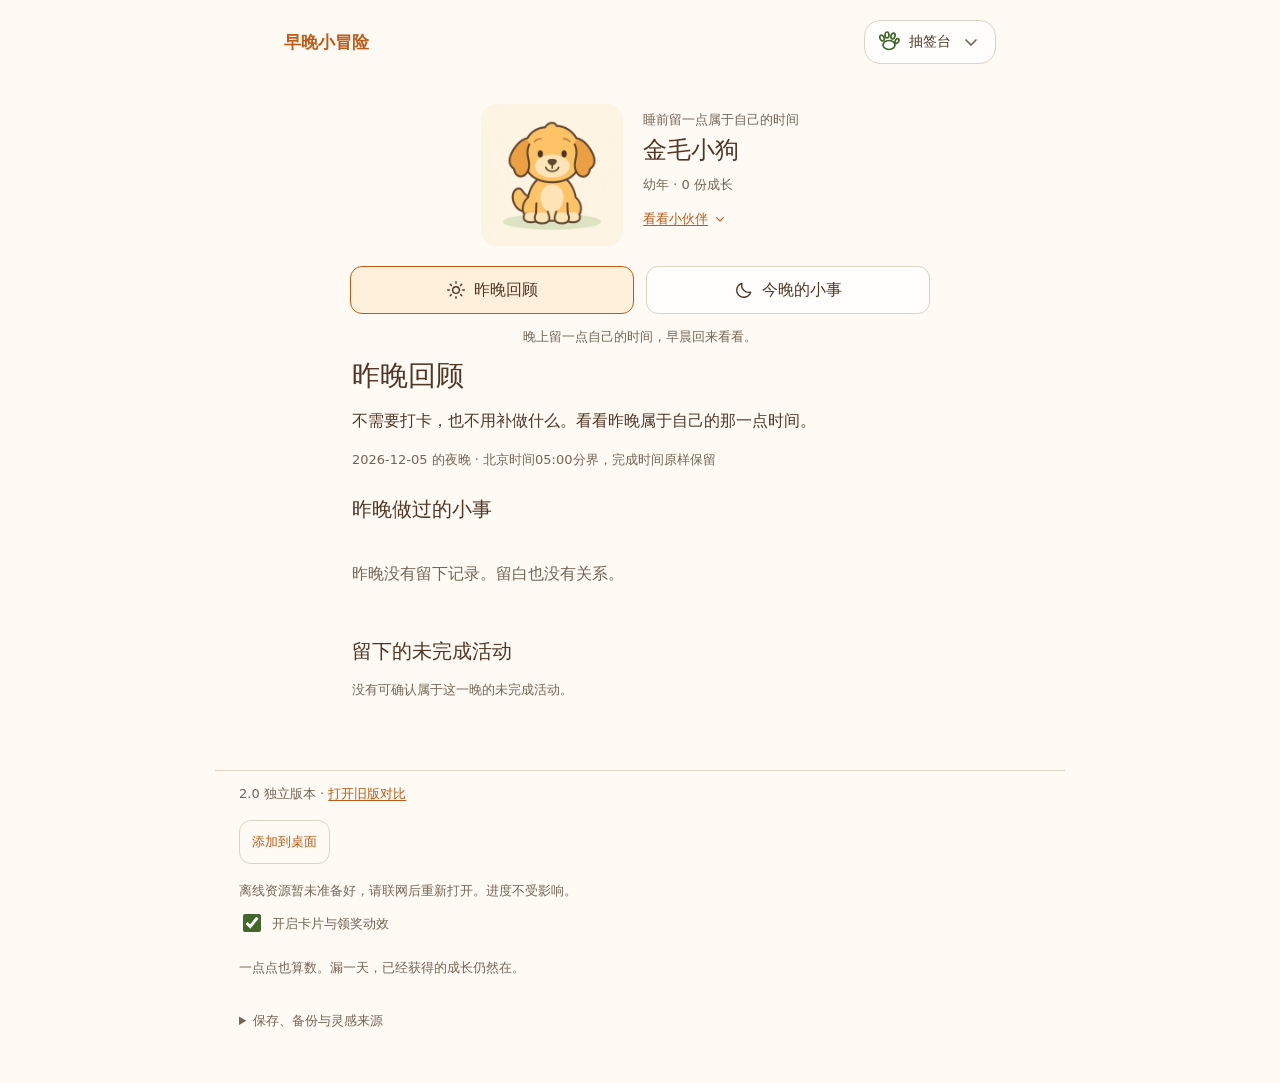
==== commit cc4e7ac4: "Update v2 bedtime activities, morning recap and backward-compatible nightly rewards" ====
--- a/v2/index.html
+++ b/v2/index.html
@@ -1 +1 @@
-<!doctype html><html lang="zh-CN"><head><meta charset="utf-8"><meta name="viewport" content="width=device-width,initial-scale=1,viewport-fit=cover"><meta name="theme-color" content="#f8f6eb"><meta name="apple-mobile-web-app-capable" content="yes"><meta name="apple-mobile-web-app-status-bar-style" content="default"><meta name="apple-mobile-web-app-title" content="早晚小冒险"><link rel="manifest" href="manifest.webmanifest"><link rel="apple-touch-icon" href="icons/apple-touch-icon.png"><link rel="icon" href="icons/app-icon.svg" type="image/svg+xml"><title>2.0 · 早晚小冒险｜抽一份属于自己的小快乐</title><meta name="description" content="晚间五分钟，早晨十分钟。分类抽取72个轻松活动，完成后陪金毛、德文猫和小兔子一起成长。"><link rel="stylesheet" href="style.css?v=8"><link rel="stylesheet" href="ui.css?v=8"><link rel="stylesheet" href="edition.css"></head><body><a class="skip" href="#main">跳到活动</a><header class="topbar"><a href="#draw" class="brand" aria-label="早晚小冒险首页"><svg viewBox="0 0 40 40" width="36" height="36" aria-hidden="true"><path class="logo-shape" d="M6 25a14 14 0 0 1 28 0v6H6Z"/><path d="M13 16V8m14 8V8M2 21h4m28 0h4M15 25h.1m10-.1h.1m-7 4q2 2 4 0" class="logo-lines"/></svg><span>早晚小冒险</span></a><details class="app-menu"><summary aria-label="展开导航菜单" aria-expanded="false" aria-controls="pocket-nav"><span data-icon="paw"></span><span class="menu-title">抽签台</span><span data-icon="chevron"></span></summary><nav id="pocket-nav" aria-label="主导航"><a href="#draw" data-page="draw"><span data-icon="cards"></span>抽签台</a><a href="#library" data-page="library"><span data-icon="book"></span>活动图鉴</a><a href="#rewards" data-page="rewards"><span data-icon="home"></span>奖励小屋</a><a href="#week" data-page="week"><span data-icon="calendar"></span>冒险周报</a></nav></details><span class="saved" id="saved">本机保存</span></header><main id="main" class="container"><p id="message" class="global-message" role="status" aria-live="polite"></p><section id="storage-recovery" class="storage-recovery" hidden role="alert"><p>原记录暂时无法读取，已原样保留。先保存原始文件，再恢复有效备份；也可以备份后重新开始。</p><div><button type="button" data-action="backup-original">下载原始记录</button><button type="button" data-action="reset-damaged">备份后重新开始</button></div></section><section id="storage-warning" class="storage-recovery" hidden role="alert"><p>浏览器未能保存。本页进度还在，离开或刷新前请先下载备份。</p><button type="button" data-action="export">下载本页进度备份</button></section><section id="view"></section></main><footer class="container"><p class="edition-note">2.0 独立版本 · <a href="../">打开旧版对比</a></p><a class="install-link" href="install.html">添加到桌面</a><div class="pwa-info"><p id="pwa-status" role="status" aria-live="polite"></p><button type="button" id="pwa-update" hidden>更新并重新打开</button></div><label class="motion-control"><input type="checkbox" id="motion-toggle" checked> 开启卡片与领奖动效</label><p>一点点也算数。漏一天，已经获得的成长仍然在。</p><details><summary>保存、备份与灵感来源</summary><div class="footer-content"><p>记录和照片只保存在当前浏览器，不上传云端；早晚每天各奖励一次（北京时间）。清理浏览器数据前请下载备份。活动不是医疗建议；步行以身体恢复允许的范围为准。</p><div class="backup-actions"><button type="button" data-action="export">下载进度备份</button><label class="file-label">恢复备份<input id="import" type="file" accept=".json,application/json"></label><button type="button" data-action="export-log">导出活动记录</button></div><p>奖励灵感：<a href="https://apps.apple.com/us/app/finch-self-care-pet/id1528595748" target="_blank" rel="noreferrer">Finch 的宠物陪伴成长</a>、<a href="https://www.forestapp.cc/" target="_blank" rel="noreferrer">Forest 的种植积累</a>。本网站为独立创作，不代表这些产品；没有采用未经核实的热门排名。</p></div></details></footer><noscript><p class="container">请启用 JavaScript 以抽取活动与保存奖励。活动包括纸笔涂鸦、轻松步行、陪伴小狗等，不需要注册账号。</p></noscript><script src="activities.js"></script><script src="pets.js?v=8"></script><script src="platform.js"></script><script src="domain.js"></script><script src="journal.js"></script><script src="memories.js"></script><script src="app.js?v=9"></script><script src="pwa.js"></script></body></html>
+<!doctype html><html lang="zh-CN"><head><meta charset="utf-8"><meta name="viewport" content="width=device-width,initial-scale=1,viewport-fit=cover"><meta name="theme-color" content="#f8f6eb"><meta name="apple-mobile-web-app-capable" content="yes"><meta name="apple-mobile-web-app-status-bar-style" content="default"><meta name="apple-mobile-web-app-title" content="早晚小冒险"><link rel="manifest" href="manifest.webmanifest"><link rel="apple-touch-icon" href="icons/apple-touch-icon.png"><link rel="icon" href="icons/app-icon.svg" type="image/svg+xml"><title>2.0 · 早晚小冒险｜抽一份属于自己的小快乐</title><meta name="description" content="睡前留一点属于自己的时间。晚间选择小活动，早晨回看昨晚，完成后陪金毛、德文猫和小兔子一起成长。"><link rel="stylesheet" href="style.css?v=8"><link rel="stylesheet" href="ui.css?v=8"><link rel="stylesheet" href="edition.css"></head><body><a class="skip" href="#main">跳到活动</a><header class="topbar"><a href="#draw" class="brand" aria-label="早晚小冒险首页"><svg viewBox="0 0 40 40" width="36" height="36" aria-hidden="true"><path class="logo-shape" d="M6 25a14 14 0 0 1 28 0v6H6Z"/><path d="M13 16V8m14 8V8M2 21h4m28 0h4M15 25h.1m10-.1h.1m-7 4q2 2 4 0" class="logo-lines"/></svg><span>早晚小冒险</span></a><details class="app-menu"><summary aria-label="展开导航菜单" aria-expanded="false" aria-controls="pocket-nav"><span data-icon="paw"></span><span class="menu-title">抽签台</span><span data-icon="chevron"></span></summary><nav id="pocket-nav" aria-label="主导航"><a href="#draw" data-page="draw"><span data-icon="cards"></span>抽签台</a><a href="#library" data-page="library"><span data-icon="book"></span>活动图鉴</a><a href="#rewards" data-page="rewards"><span data-icon="home"></span>奖励小屋</a><a href="#week" data-page="week"><span data-icon="calendar"></span>冒险周报</a></nav></details><span class="saved" id="saved">本机保存</span></header><main id="main" class="container"><p id="message" class="global-message" role="status" aria-live="polite"></p><section id="storage-recovery" class="storage-recovery" hidden role="alert"><p>原记录暂时无法读取，已原样保留。先保存原始文件，再恢复有效备份；也可以备份后重新开始。</p><div><button type="button" data-action="backup-original">下载原始记录</button><button type="button" data-action="reset-damaged">备份后重新开始</button></div></section><section id="storage-warning" class="storage-recovery" hidden role="alert"><p>浏览器未能保存。本页进度还在，离开或刷新前请先下载备份。</p><button type="button" data-action="export">下载本页进度备份</button></section><section id="view"></section></main><footer class="container"><p class="edition-note">2.0 独立版本 · <a href="../">打开旧版对比</a></p><a class="install-link" href="install.html">添加到桌面</a><div class="pwa-info"><p id="pwa-status" role="status" aria-live="polite"></p><button type="button" id="pwa-update" hidden>更新并重新打开</button></div><label class="motion-control"><input type="checkbox" id="motion-toggle" checked> 开启卡片与领奖动效</label><p>一点点也算数。漏一天，已经获得的成长仍然在。</p><details><summary>保存、备份与灵感来源</summary><div class="footer-content"><p>记录和照片只保存在当前浏览器，不上传云端；每个夜晚首次完成奖励一次（北京时间05:00分界）。清理浏览器数据前请下载备份。活动不是医疗建议；步行以身体恢复允许的范围为准。</p><div class="backup-actions"><button type="button" data-action="export">下载进度备份</button><label class="file-label">恢复备份<input id="import" type="file" accept=".json,application/json"></label><button type="button" data-action="export-log">导出活动记录</button></div><p>奖励灵感：<a href="https://apps.apple.com/us/app/finch-self-care-pet/id1528595748" target="_blank" rel="noreferrer">Finch 的宠物陪伴成长</a>、<a href="https://www.forestapp.cc/" target="_blank" rel="noreferrer">Forest 的种植积累</a>。本网站为独立创作，不代表这些产品；没有采用未经核实的热门排名。</p></div></details></footer><noscript><p class="container">请启用 JavaScript 以抽取活动与保存奖励。活动包括纸笔涂鸦、轻松步行、陪伴小狗等，不需要注册账号。</p></noscript><script src="activities.js"></script><script src="pets.js?v=8"></script><script src="platform.js"></script><script src="domain.js"></script><script src="journal.js"></script><script src="memories.js"></script><script src="app.js?v=9"></script><script src="pwa.js"></script></body></html>
--- a/v2/edition.css
+++ b/v2/edition.css
@@ -3,3 +3,5 @@
 @media(prefers-reduced-motion:reduce){*{scroll-behavior:auto!important;transition:none!important;animation:none!important}}
 /* Keep each task compact, including when the other period has a saved photo. */
 .day-pager{align-items:flex-start}.day-panel .ticket{flex:none;min-height:0}.day-panel .ticket-body{flex:none}.day-panel .drawn{flex:none}.day-panel .drawn h3,.day-panel .steps{min-height:0}.day-panel .ticket-actions{margin-top:16px}.companion-top p{margin:0}.daily-picker .day-heading{margin-bottom:12px}
+.day-pager{overflow-y:hidden}
+.mode-switch{display:flex;gap:12px;margin:12px 0}.mode-switch button{flex:1;min-height:48px}.mode-switch [aria-pressed=true]{background:var(--period-soft);border-color:var(--period-accent)}.mode-switch svg{width:20px;height:20px}.morning-review>h1{font-size:28px}.morning-review>p{margin:12px 0;line-height:1.8}.morning-review h2,.journal-page h2{font-size:20px;margin:24px 0 12px}.review-record{padding:20px 0;border-bottom:1px solid var(--color-rule)}.review-record h3{font-size:19px}.review-record time{display:block;font-size:14px;color:var(--color-muted);margin:8px 0}.pending-record{padding:16px;border:1px dashed var(--color-rule);border-radius:14px;margin:12px 0}.pending-record p,.closing-note{font-size:14px;color:var(--color-muted);line-height:1.8;margin-top:8px}.review-record .photo-actions{margin-top:12px}.day-panel [data-end-night]{margin:12px 0;background:var(--period-soft);min-height:48px;width:100%}
